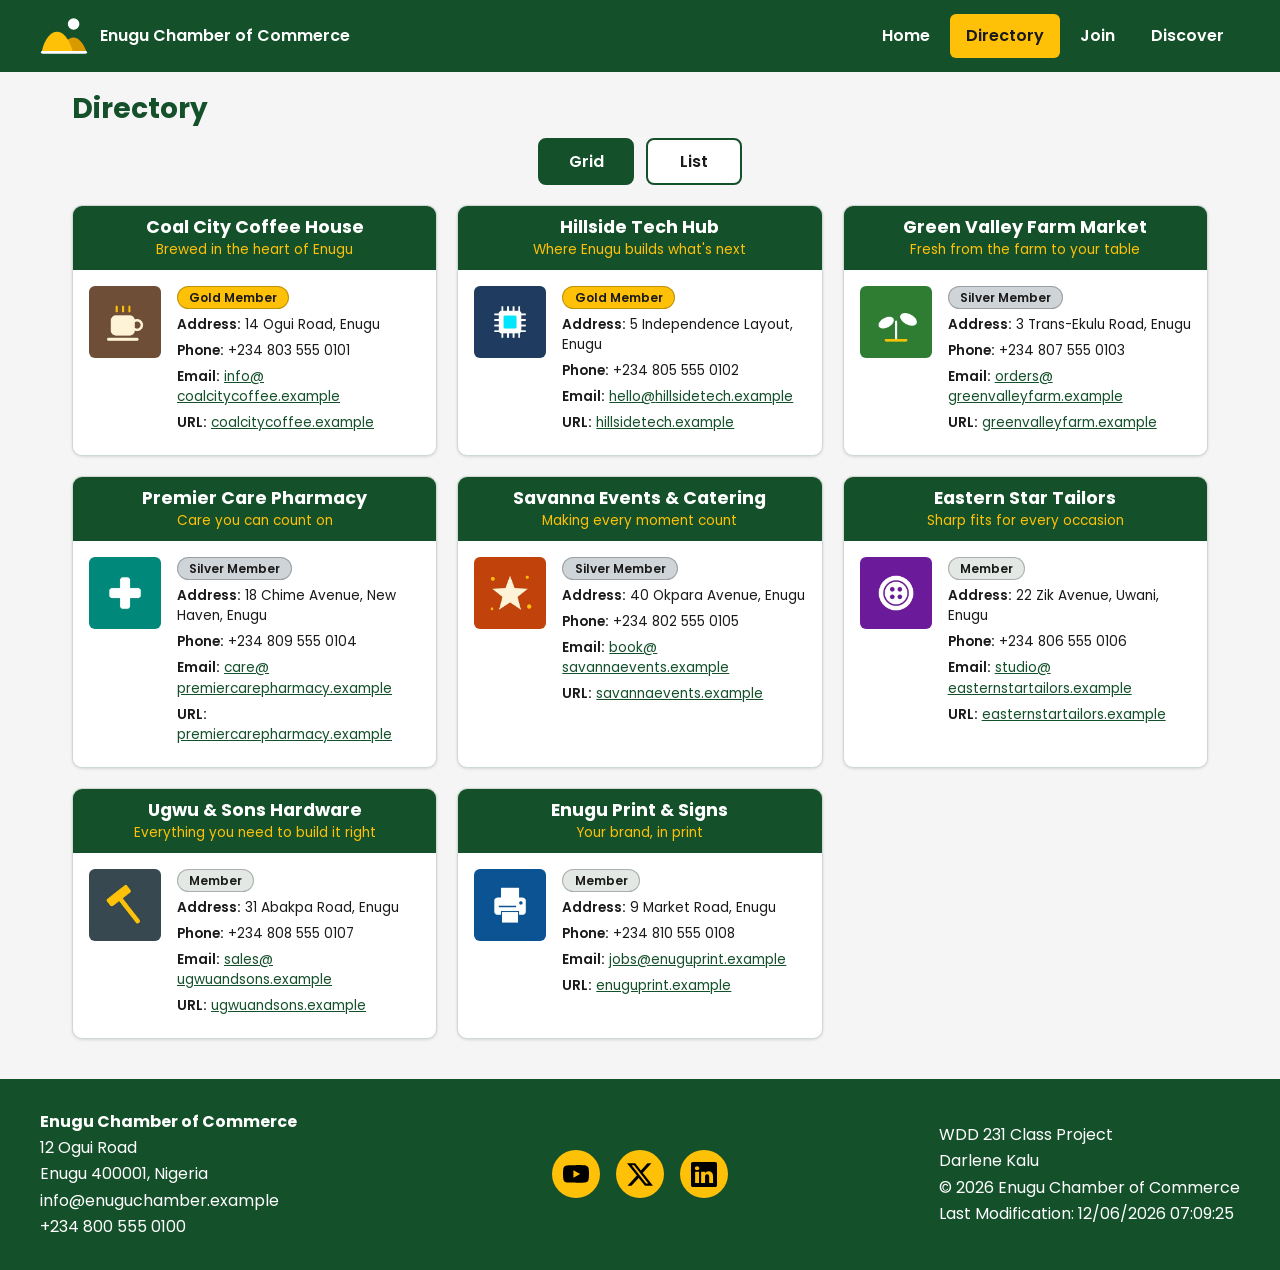
==== chamber/directory.html @ 550fdb9a "testing social media meta" ====
<!DOCTYPE html>
<html lang="en">

<head>
    <meta charset="UTF-8">
    <meta name="viewport" content="width=device-width, initial-scale=1.0">
    <title>Directory | Enugu Chamber of Commerce</title>
    <meta name="description"
        content="Browse the Enugu Chamber of Commerce business directory: member companies, contact details and membership levels in Enugu, Nigeria.">
    <meta name="author" content="Darlene Kalu">

    <meta property="og:type" content="website">
    <meta property="og:site_name" content="Enugu Chamber of Commerce">
    <meta property="og:title" content="Directory | Enugu Chamber of Commerce">
    <meta property="og:description"
        content="Browse the Enugu Chamber of Commerce business directory: member companies, contact details and membership levels in Enugu, Nigeria.">
    <meta property="og:image" content="https://kaluscripts.github.io/wdd231/chamber/images/og-image.jpg">
    <meta property="og:image:alt" content="Enugu Chamber of Commerce logo on a green background">
    <meta property="og:url" content="https://kaluscripts.github.io/wdd231/chamber/directory.html">

    <link rel="icon" href="favicon.ico">

    <link rel="preconnect" href="https://fonts.googleapis.com">
    <link rel="preconnect" href="https://fonts.gstatic.com" crossorigin>
    <link href="https://fonts.googleapis.com/css2?family=Poppins:wght@400;600&display=swap" rel="stylesheet">

    <link rel="stylesheet" href="styles/normalize.css">
    <link rel="stylesheet" href="styles/small.css">
    <link rel="stylesheet" href="styles/larger.css">

    <script src="scripts/navigation.js" defer></script>
    <script src="scripts/date.js" defer></script>
    <script src="scripts/directory.js" defer></script>
</head>

<body>
    <header>
        <a class="brand" href="index.html">
            <img src="images/logo.svg" alt="" width="48" height="48">
            <span>Enugu Chamber of Commerce</span>
        </a>
        <button id="menu" type="button" aria-label="Toggle menu" aria-controls="nav-list"
            aria-expanded="false">&#9776;</button>
        <nav>
            <ul id="nav-list">
                <li><a href="index.html">Home</a></li>
                <li><a href="directory.html" class="active" aria-current="page">Directory</a></li>
                <li><a href="join.html">Join</a></li>
                <li><a href="discover.html">Discover</a></li>
            </ul>
        </nav>
    </header>

    <main>
        <h1>Directory</h1>

        <div class="view-toggle" role="group" aria-label="Choose directory layout">
            <button type="button" id="grid" class="active" aria-pressed="true">Grid</button>
            <button type="button" id="list" aria-pressed="false">List</button>
        </div>

        <div id="members" class="grid"></div>
    </main>

    <footer>
        <div class="footer-contact">
            <p><strong>Enugu Chamber of Commerce</strong></p>
            <p>12 Ogui Road</p>
            <p>Enugu 400001, Nigeria</p>
            <p>info@enuguchamber.example</p>
            <p>+234 800 555 0100</p>
        </div>
        <div class="social">
            <a href="https://www.youtube.com/" aria-label="YouTube"><img src="images/youtube.svg" alt="" width="40"
                    height="40"></a>
            <a href="https://x.com/" aria-label="X"><img src="images/x.svg" alt="" width="40" height="40"></a>
            <a href="https://www.linkedin.com/" aria-label="LinkedIn"><img src="images/linkedin.svg" alt="" width="40"
                    height="40"></a>
        </div>
        <div class="footer-info">
            <p>WDD 231 Class Project</p>
            <p>Darlene Kalu</p>
            <p>&copy; <span id="currentyear"></span> Enugu Chamber of Commerce</p>
            <p>Last Modification: <span id="lastModified"></span></p>
        </div>
    </footer>
</body>

</html>
---- chamber/styles/small.css ----
/* ---------- Palette ---------- */
:root {
  --primary: #14502a;
  --secondary: #ffc107;
  --bg: #f5f5f5;
  --text: #1a1a1a;
  --muted: #4a4a4a;
  --surface: #ffffff;
  --border: #cfd8d2;
}

/* ---------- Base ---------- */
*, *::before, *::after { box-sizing: border-box; }

body {
  margin: 0;
  font-family: "Poppins", sans-serif;
  line-height: 1.5;
  color: var(--text);
  background: var(--bg);
}

img { max-width: 100%; height: auto; display: block; }

a:focus-visible, button:focus-visible { outline: 3px solid var(--text); outline-offset: 2px; }

/* ---------- Header and navigation ---------- */
header {
  display: flex;
  flex-wrap: wrap;
  align-items: center;
  justify-content: space-between;
  gap: 0.5rem;
  padding: 0.5rem 1rem;
  color: #fff;
  background: var(--primary);
}

.brand {
  display: flex;
  align-items: center;
  gap: 0.75rem;
  color: #fff;
  font-weight: 600;
  line-height: 1.25;
  text-decoration: none;
}

#menu {
  width: 3rem;
  height: 3rem;
  font-size: 1.6rem;
  line-height: 1;
  color: #fff;
  background: transparent;
  border: 2px solid #fff;
  border-radius: 6px;
  cursor: pointer;
}

header a:focus-visible, header button:focus-visible { outline-color: var(--secondary); }

nav { flex-basis: 100%; }

#nav-list {
  display: none;
  flex-direction: column;
  margin: 0;
  padding: 0;
  list-style: none;
}
#nav-list.open { display: flex; }

#nav-list a {
  display: block;
  padding: 0.9rem 1rem;
  color: #fff;
  font-weight: 600;
  text-decoration: none;
  border-top: 1px solid rgba(255, 255, 255, 0.25);
}
#nav-list a:hover { background: rgba(255, 255, 255, 0.15); }
#nav-list a.active { color: var(--text); background: var(--secondary); }

/* ---------- Main ---------- */
main { padding: 0 1rem 2rem; }

h1 { margin: 1rem 0 0.5rem; font-size: 1.75rem; color: var(--primary); }

.view-toggle {
  display: flex;
  justify-content: center;
  gap: 0.75rem;
  margin: 0.5rem 0 1.25rem;
}

.view-toggle button {
  min-width: 6rem;
  padding: 0.6rem 1.25rem;
  font: inherit;
  font-weight: 600;
  color: var(--text);
  background: var(--surface);
  border: 2px solid var(--primary);
  border-radius: 8px;
  cursor: pointer;
}
.view-toggle button:hover { background: #e3ede6; }
.view-toggle button.active { color: #fff; background: var(--primary); }

/* ---------- Member cards (grid view) ---------- */
#members { display: grid; grid-template-columns: 1fr; gap: 1rem; }

.card {
  overflow: hidden;
  background: var(--surface);
  border: 1px solid var(--border);
  border-radius: 10px;
  box-shadow: 0 1px 3px rgba(0, 0, 0, 0.12);
}

.card-header { padding: 0.6rem 0.75rem; text-align: center; color: #fff; background: var(--primary); }
.card-header h2 { margin: 0; font-size: 1.1rem; line-height: 1.25; }
.tagline { margin: 0.15rem 0 0; font-size: 0.85rem; color: var(--secondary); }

.card-body { display: flex; align-items: flex-start; gap: 1rem; padding: 1rem; }

.card-body img {
  flex-shrink: 0;
  width: 96px;
  height: 96px;
  object-fit: cover;
  border-radius: 6px;
}

.details { flex: 1; min-width: 0; font-size: 0.9rem; }
.details p { margin: 0 0 0.35rem; overflow-wrap: anywhere; }
.details a { color: var(--primary); }
.label { font-weight: 600; }

.level {
  display: inline-block;
  padding: 0.1rem 0.7rem;
  margin-bottom: 0.5rem;
  font-size: 0.75rem;
  font-weight: 600;
  border: 1px solid rgba(0, 0, 0, 0.25);
  border-radius: 999px;
}
.level-3 { background: var(--secondary); }
.level-2 { background: #cfd4d8; }
.level-1 { background: #e3e8e5; }

/* ---------- List view (no images) ---------- */
#members.list .card { border-left: 6px solid var(--secondary); border-radius: 6px; }
#members.list .card-header { padding: 0.75rem 1rem 0.25rem; text-align: left; color: var(--text); background: transparent; }
#members.list .tagline { color: var(--muted); }
#members.list .card-body { padding: 0.25rem 1rem 0.9rem; }
#members.list .card-body img { display: none; }

/* ---------- Footer ---------- */
footer {
  display: grid;
  gap: 1.25rem;
  padding: 1.5rem 1rem;
  color: #fff;
  background: var(--primary);
}
footer p { margin: 0.15rem 0; }

.social { display: flex; justify-content: center; gap: 1rem; }
.social a {
  display: inline-flex;
  align-items: center;
  justify-content: center;
  width: 3rem;
  height: 3rem;
  background: var(--secondary);
  border-radius: 50%;
}
.social a:hover { background: #fff; }
.social a:focus-visible { outline-color: #fff; }
.social img { width: 1.6rem; height: 1.6rem; }
---- chamber/styles/larger.css ----
/* ---------- Tablet and up ---------- */
@media (min-width: 768px) {
  header {
    flex-wrap: nowrap;
    padding: 0.75rem max(2rem, calc((100% - 1200px) / 2));
  }

  #menu { display: none; }

  nav { flex-basis: auto; }

  #nav-list {
    display: flex;
    flex-direction: row;
    gap: 0.25rem;
  }

  #nav-list a {
    padding: 0.6rem 1rem;
    border-top: none;
    border-radius: 6px;
  }

  main {
    max-width: 1200px;
    margin: 0 auto;
    padding: 0 2rem 2.5rem;
  }

  #members.grid { grid-template-columns: repeat(2, 1fr); gap: 1.25rem; }

  /* list view: spread the details over two columns, still one member per row */
  #members.list .details {
    display: grid;
    grid-template-columns: repeat(2, minmax(0, 1fr));
    gap: 0.25rem 1.5rem;
  }
  #members.list .details p { margin: 0; }
  #members.list .level { grid-column: 1 / -1; justify-self: start; margin-bottom: 0.25rem; }

  footer {
    grid-template-columns: repeat(3, 1fr);
    align-items: center;
    padding: 1.75rem max(2rem, calc((100% - 1200px) / 2));
  }
  .footer-info { justify-self: end; }
}

/* ---------- Desktop ---------- */
@media (min-width: 1024px) {
  #members.grid { grid-template-columns: repeat(3, 1fr); }

    .card-body img { width: 72px; height: 72px; }
    .details { font-size: 0.85rem; }
}
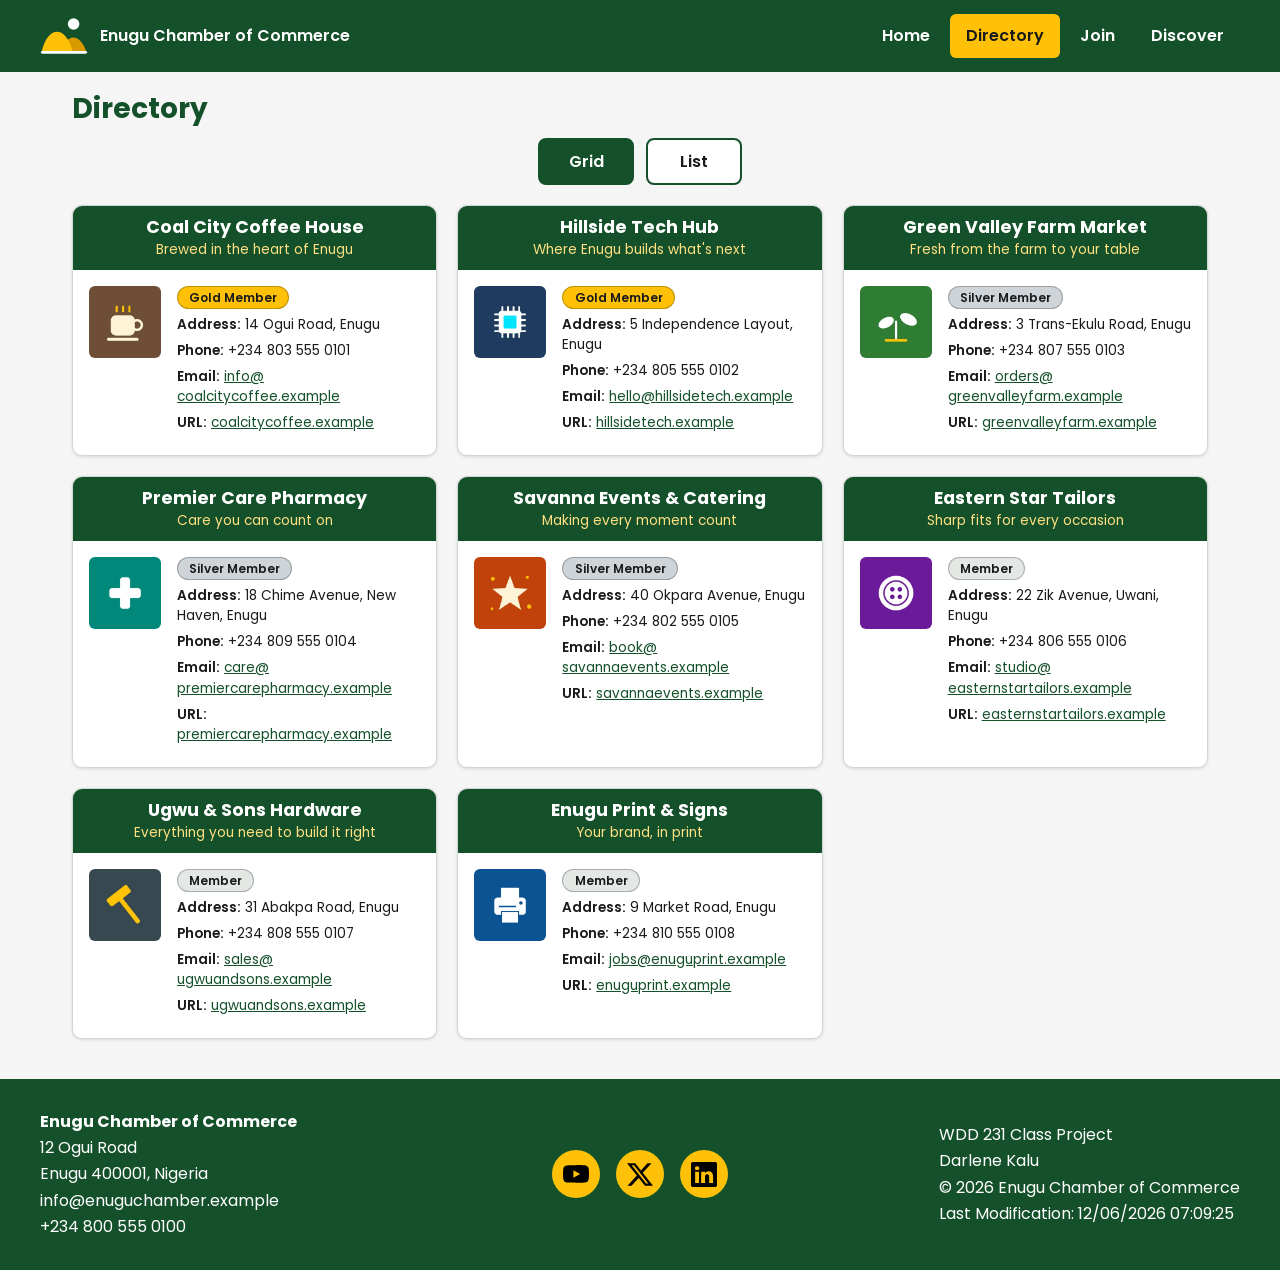
==== commit 5038783a: "Rename x.svg to a descriptive file name" ====
--- a/chamber/directory.html
+++ b/chamber/directory.html
@@ -73,7 +73,7 @@
         <div class="social">
             <a href="https://www.youtube.com/" aria-label="YouTube"><img src="images/youtube.svg" alt="" width="40"
                     height="40"></a>
-            <a href="https://x.com/" aria-label="X"><img src="images/x.svg" alt="" width="40" height="40"></a>
+            <a href="https://x.com/" aria-label="X"><img src="images/twitter-x-icon.svg" alt="" width="40" height="40"></a>
             <a href="https://www.linkedin.com/" aria-label="LinkedIn"><img src="images/linkedin.svg" alt="" width="40"
                     height="40"></a>
         </div>
--- a/chamber/styles/small.css
+++ b/chamber/styles/small.css
@@ -36,8 +36,19 @@
   background: var(--primary);
 }
 
-.brand {
+/* .brand {
   display: flex;
+  align-items: center;
+  gap: 0.75rem;
+  color: #fff;
+  font-weight: 600;
+  line-height: 1.25;
+  text-decoration: none;
+} */
+ .brand {
+  display: flex;
+  flex: 1;
+  min-width: 0;
   align-items: center;
   gap: 0.75rem;
   color: #fff;
@@ -121,10 +132,11 @@
 
 .card-header { padding: 0.6rem 0.75rem; text-align: center; color: #fff; background: var(--primary); }
 .card-header h2 { margin: 0; font-size: 1.1rem; line-height: 1.25; }
-.tagline { margin: 0.15rem 0 0; font-size: 0.85rem; color: var(--secondary); }
+/* .tagline { margin: 0.15rem 0 0; font-size: 0.85rem; color: var(--secondary); } */
+.tagline { margin: 0.15rem 0 0; font-size: 0.85rem; color: #ffe082; }
 
-.card-body { display: flex; align-items: flex-start; gap: 1rem; padding: 1rem; }
-
+/* .card-body { display: flex; align-items: flex-start; gap: 1rem; padding: 1rem; } */
+.card-body { display: flex; flex-direction: column; align-items: flex-start; gap: 1rem; padding: 1rem; }
 .card-body img {
   flex-shrink: 0;
   width: 96px;
@@ -133,7 +145,8 @@
   border-radius: 6px;
 }
 
-.details { flex: 1; min-width: 0; font-size: 0.9rem; }
+/* .details { flex: 1; min-width: 0; font-size: 0.9rem; } */
+.details { width: 100%; min-width: 0; font-size: 0.9rem; }
 .details p { margin: 0 0 0.35rem; overflow-wrap: anywhere; }
 .details a { color: var(--primary); }
 .label { font-weight: 600; }
--- a/chamber/styles/larger.css
+++ b/chamber/styles/larger.css
@@ -1,9 +1,17 @@
-/* ---------- Tablet and up ---------- */
+/* ---------- Larger phones: image beside the details ---------- */
+@media (min-width: 480px) {
+  .card-body { flex-direction: row; }
+  .details { flex: 1; width: auto; }
+}
+
+/* ---------- Tablet and up: horizontal nav, centered layout ---------- */
 @media (min-width: 768px) {
   header {
     flex-wrap: nowrap;
     padding: 0.75rem max(2rem, calc((100% - 1200px) / 2));
   }
+
+  .brand { flex: 0 1 auto; }
 
   #menu { display: none; }
 
@@ -27,9 +35,7 @@
     padding: 0 2rem 2.5rem;
   }
 
-  #members.grid { grid-template-columns: repeat(2, 1fr); gap: 1.25rem; }
-
-  /* list view: spread the details over two columns, still one member per row */
+  /* list view: details in two columns, still one member per row */
   #members.list .details {
     display: grid;
     grid-template-columns: repeat(2, minmax(0, 1fr));
@@ -46,10 +52,14 @@
   .footer-info { justify-self: end; }
 }
 
-/* ---------- Desktop ---------- */
-@media (min-width: 1024px) {
+/* ---------- Two-column grid ---------- */
+@media (min-width: 900px) {
+  #members.grid { grid-template-columns: repeat(2, 1fr); gap: 1.25rem; }
+}
+
+/* ---------- Three-column grid ---------- */
+@media (min-width: 1200px) {
   #members.grid { grid-template-columns: repeat(3, 1fr); }
-
-    .card-body img { width: 72px; height: 72px; }
-    .details { font-size: 0.85rem; }
+  .card-body img { width: 72px; height: 72px; }
+  .details { font-size: 0.85rem; }
 }
